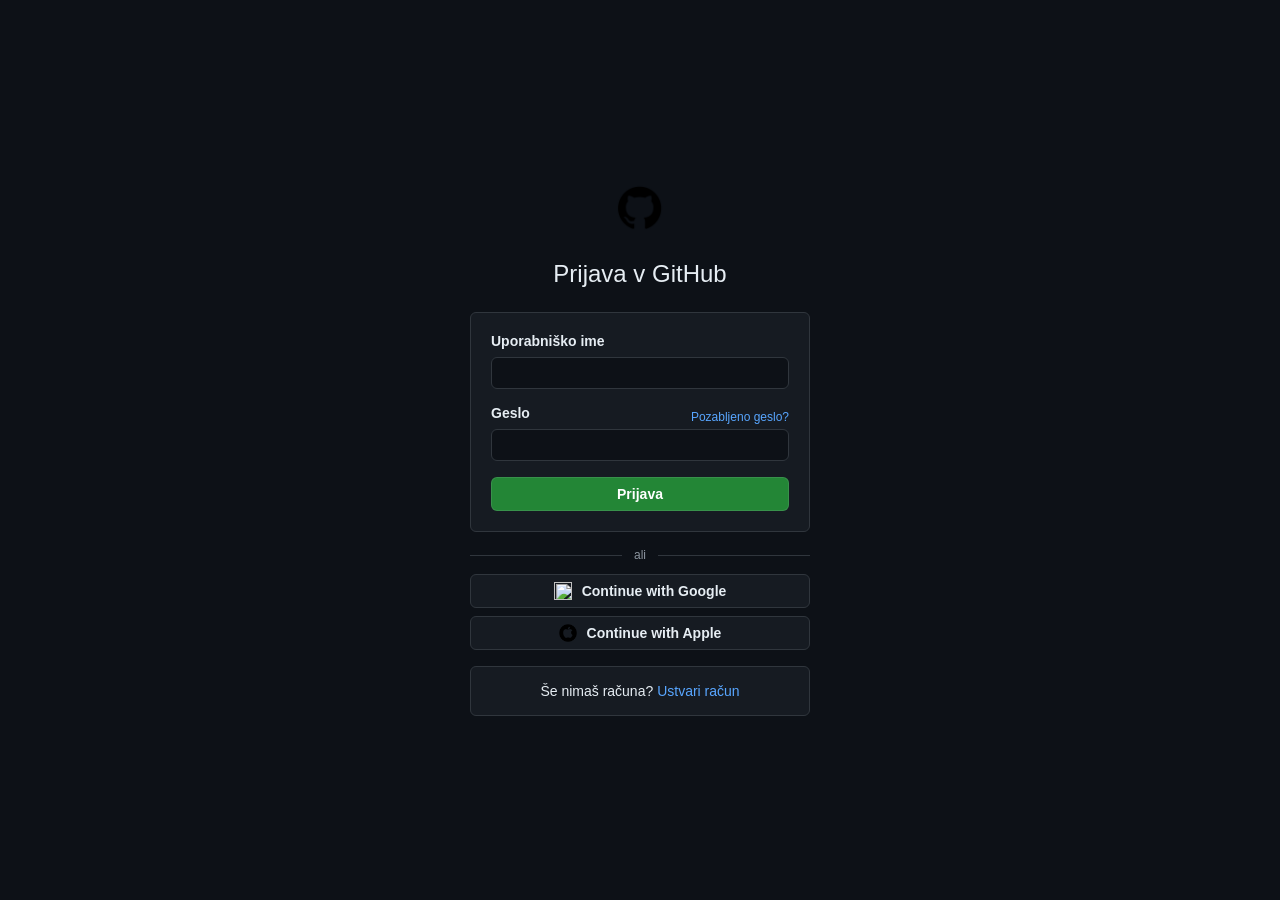
==== login.html @ c7036bfa "Finished project commit Final version of the project commited." ====
<!DOCTYPE html>
<html lang="sl">

<head>
  <meta charset="UTF-8">
  <meta name="viewport" content="width=device-width, initial-scale=1.0">
  <title>Prijava · GitHub</title>
  <link rel="stylesheet" href="CSS/style.css">
</head>

<body>
  <main class="authentication">
    <img src="images/httpsuxwing.comgithub-icon.png" alt="GitHub logo" class="logo">

    <h1 id="form-title">Prijava v GitHub</h1>

    <form action="#" method="post" id="auth-form">
      <div class="form-group">
        <label for="username">Uporabniško ime ali e-pošta</label>
        <input type="text" id="username" name="username" required>
      </div>

      <div class="form-group">
        <div class="password-label">
          <label for="password">Geslo</label>
          <a href="#" id="forgot-password">Pozabljeno geslo?</a>
        </div>
        <input type="password" id="password" name="password" required>
      </div>

      <div class="form-group" id="email-group" hidden>
        <label for="email">E-poštni naslov</label>
        <input type="email" id="email" name="email">
      </div>

      <button type="submit" id="submit-button">Prijava</button>
    </form>

    <div class="social-login">
      <div class="social-divider"><span>ali</span></div>

      <button type="button" class="social-button">
        <img src="//www.gstatic.com/images/branding/searchlogo/ico/favicon.ico" alt="">
        Continue with Google
      </button>

      <button type="button" class="social-button">
        <img src="images/apple.png" alt="">
        Continue with Apple
      </button>
    </div>

    <p class="switch-text">
      <span id="switch-question">Še nimaš računa?</span>
      <a href="#" id="switch-form">Ustvari račun</a>
    </p>
  </main>

  <script>
    (() => {
      const demoUsername = "student";
      const demoPassword = "Pass1234!";

      const form = document.getElementById("auth-form");
      const title = document.getElementById("form-title");
      const usernameLabel = document.querySelector('label[for="username"]');
      const emailGroup = document.getElementById("email-group");
      const emailInput = document.getElementById("email");
      const button = document.getElementById("submit-button");
      const question = document.getElementById("switch-question");
      const switchLink = document.getElementById("switch-form");
      const forgotLink = document.getElementById("forgot-password");

      let registering = false;

      function setRegistrationMode(enabled) {
        registering = enabled;
        form.reset();

        title.textContent = registering ? "Ustvari račun" : "Prijava v GitHub";
        usernameLabel.textContent = "Uporabniško ime";
        button.textContent = registering ? "Registracija" : "Prijava";
        question.textContent = registering ? "Že imaš račun?" : "Še nimaš računa?";
        switchLink.textContent = registering ? "Prijavi se" : "Ustvari račun";
        emailGroup.hidden = !registering;
        emailInput.required = registering;
        forgotLink.hidden = registering;
      }

      switchLink.addEventListener("click", (event) => {
        event.preventDefault();
        setRegistrationMode(!registering);
      });

      forgotLink.addEventListener("click", (event) => {
        event.preventDefault();
      });

      form.addEventListener("submit", (event) => {
        event.preventDefault();

        if (registering) {
          alert("Registracija uspešna! Zdaj se lahko prijaviš.");
          setRegistrationMode(false);
          return;
        }

        const username = document.getElementById("username").value.trim();
        const password = document.getElementById("password").value;

        if (username === demoUsername && password === demoPassword) {
          alert("Prijava uspešna!");
        } else {
          alert("Prijava ni uspela. Preveri uporabniško ime in geslo.");
        }
      });

      setRegistrationMode(false);
    })();
  </script>
</body>

</html>
---- CSS/style.css ----
* {
    box-sizing: border-box;
    margin: 0;
    padding: 0;
}

body {
    min-height: 100vh;
    display: flex;
    justify-content: center;
    align-items: center;
    padding: 24px;
    color: #1f2328;
    background-color: #f6f8fa;
    font-family: -apple-system, BlinkMacSystemFont, "Segoe UI", sans-serif;
}

.authentication {
    width: 100%;
    max-width: 340px;
    text-align: center;
}

.logo {
    width: 48px;
    height: 48px;
    margin-bottom: 24px;
}

h1 {
    margin-bottom: 24px;
    font-size: 24px;
    font-weight: 400;
}

form {
    padding: 20px;
    text-align: left;
    background-color: #ffffff;
    border: 1px solid #d0d7de;
    border-radius: 6px;
}

.form-group {
    margin-bottom: 16px;
}

label {
    display: block;
    margin-bottom: 8px;
    font-size: 14px;
    font-weight: 600;
}

.password-label {
    display: flex;
    justify-content: space-between;
    align-items: center;
}

.password-label a,
.switch-text a {
    color: #0969da;
    text-decoration: none;
}

.password-label a {
    font-size: 12px;
    font-weight: 400;
}

.password-label a:hover,
.switch-text a:hover {
    text-decoration: underline;
}

input {
    width: 100%;
    min-height: 32px;
    padding: 6px 8px;
    color: #1f2328;
    background-color: #ffffff;
    border: 1px solid #d0d7de;
    border-radius: 6px;
    font-size: 14px;
}

input:focus {
    outline: 2px solid #54aeff;
    outline-offset: -1px;
    border-color: #0969da;
}

button {
    width: 100%;
    min-height: 34px;
    color: #ffffff;
    background-color: #1f883d;
    border: 1px solid rgba(27, 31, 36, 0.15);
    border-radius: 6px;
    font-size: 14px;
    font-weight: 600;
    cursor: pointer;
}

button:hover {
    background-color: #1a7f37;
}

.switch-text {
    margin-top: 16px;
    padding: 16px;
    border: 1px solid #d0d7de;
    border-radius: 6px;
    font-size: 14px;
}

body {
    color: #e6edf3;
    background-color: #0d1117;
}

form,
.switch-text {
    background-color: #161b22;
    border-color: #30363d;
}

label {
    color: #e6edf3;
}

input {
    color: #e6edf3;
    background-color: #0d1117;
    border-color: #30363d;
}

input:focus {
    outline-color: #58a6ff;
    border-color: #58a6ff;
}

.password-label a,
.switch-text a {
    color: #58a6ff;
}

button {
    color: #ffffff;
    background-color: #238636;
    border-color: rgba(240, 246, 252, 0.1);
}

button:hover {
    background-color: #2ea043;
}

.field-hint {
    color: #8b949e;
}

.social-login {
    margin-top: 16px;
}

.social-divider {
    display: flex;
    align-items: center;
    gap: 12px;
    margin-bottom: 12px;
    color: #8b949e;
    font-size: 12px;
}

.social-divider::before,
.social-divider::after {
    content: "";
    flex: 1;
    height: 1px;
    background-color: #30363d;
}

.social-button {
    display: flex;
    align-items: center;
    justify-content: center;
    gap: 10px;
    margin-top: 8px;
    color: #e6edf3;
    background-color: #161b22;
    border-color: #30363d;
}

.social-button img {
    width: 18px;
    height: 18px;
    object-fit: contain;
}

.social-button:hover {
    background-color: #21262d;
}
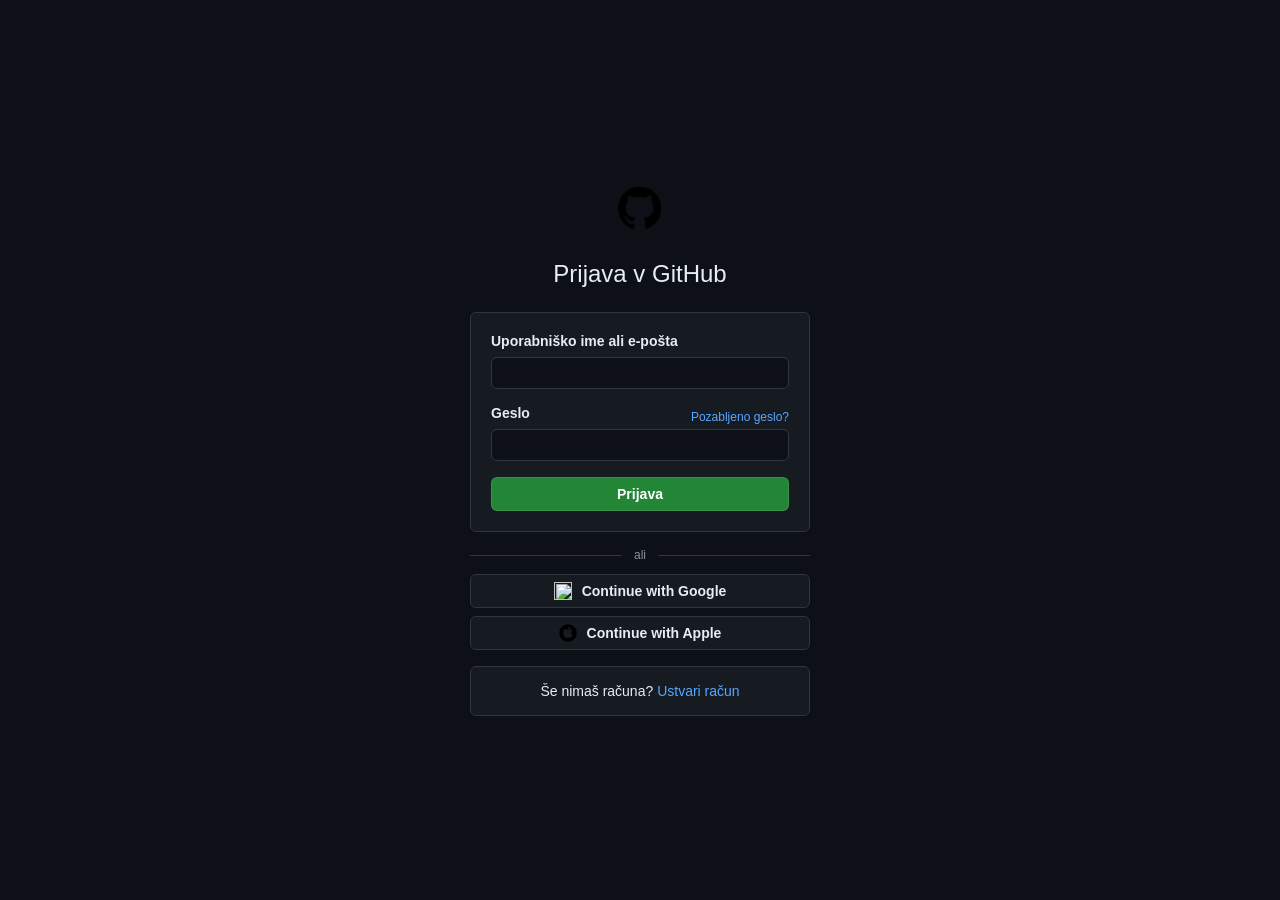
==== commit 6371708e: "final commit" ====
--- a/login.html
+++ b/login.html
@@ -6,13 +6,14 @@
   <meta name="viewport" content="width=device-width, initial-scale=1.0">
   <title>Prijava · GitHub</title>
   <link rel="stylesheet" href="CSS/style.css">
+  <script src="https://cdn.jsdelivr.net/npm/sweetalert2@11"></script>
 </head>
 
 <body>
   <main class="authentication">
     <img src="images/httpsuxwing.comgithub-icon.png" alt="GitHub logo" class="logo">
 
-    <h1 id="form-title">Prijava v GitHub</h1>
+    <h1>Prijava v GitHub</h1>
 
     <form action="#" method="post" id="auth-form">
       <div class="form-group">
@@ -28,12 +29,7 @@
         <input type="password" id="password" name="password" required>
       </div>
 
-      <div class="form-group" id="email-group" hidden>
-        <label for="email">E-poštni naslov</label>
-        <input type="email" id="email" name="email">
-      </div>
-
-      <button type="submit" id="submit-button">Prijava</button>
+      <button type="submit">Prijava</button>
     </form>
 
     <div class="social-login">
@@ -51,72 +47,20 @@
     </div>
 
     <p class="switch-text">
-      <span id="switch-question">Še nimaš računa?</span>
-      <a href="#" id="switch-form">Ustvari račun</a>
+      Še nimaš računa? <a href="register.html">Ustvari račun</a>
     </p>
+
   </main>
 
   <script>
-    (() => {
-      const demoUsername = "student";
-      const demoPassword = "Pass1234!";
+    document.getElementById("forgot-password").onclick = event => event.preventDefault();
+    document.getElementById("auth-form").onsubmit = event => {
+      event.preventDefault();
 
-      const form = document.getElementById("auth-form");
-      const title = document.getElementById("form-title");
-      const usernameLabel = document.querySelector('label[for="username"]');
-      const emailGroup = document.getElementById("email-group");
-      const emailInput = document.getElementById("email");
-      const button = document.getElementById("submit-button");
-      const question = document.getElementById("switch-question");
-      const switchLink = document.getElementById("switch-form");
-      const forgotLink = document.getElementById("forgot-password");
-
-      let registering = false;
-
-      function setRegistrationMode(enabled) {
-        registering = enabled;
-        form.reset();
-
-        title.textContent = registering ? "Ustvari račun" : "Prijava v GitHub";
-        usernameLabel.textContent = "Uporabniško ime";
-        button.textContent = registering ? "Registracija" : "Prijava";
-        question.textContent = registering ? "Že imaš račun?" : "Še nimaš računa?";
-        switchLink.textContent = registering ? "Prijavi se" : "Ustvari račun";
-        emailGroup.hidden = !registering;
-        emailInput.required = registering;
-        forgotLink.hidden = registering;
-      }
-
-      switchLink.addEventListener("click", (event) => {
-        event.preventDefault();
-        setRegistrationMode(!registering);
-      });
-
-      forgotLink.addEventListener("click", (event) => {
-        event.preventDefault();
-      });
-
-      form.addEventListener("submit", (event) => {
-        event.preventDefault();
-
-        if (registering) {
-          alert("Registracija uspešna! Zdaj se lahko prijaviš.");
-          setRegistrationMode(false);
-          return;
-        }
-
-        const username = document.getElementById("username").value.trim();
-        const password = document.getElementById("password").value;
-
-        if (username === demoUsername && password === demoPassword) {
-          alert("Prijava uspešna!");
-        } else {
-          alert("Prijava ni uspela. Preveri uporabniško ime in geslo.");
-        }
-      });
-
-      setRegistrationMode(false);
-    })();
+      const success = document.getElementById("username").value.trim() === "student" &&
+        document.getElementById("password").value === "Pass1234!";
+      Swal.fire(success ? "Prijava uspešna!" : "Prijava ni uspela. Preveri uporabniško ime in geslo.");
+    };
   </script>
 </body>
 
--- a/CSS/style.css
+++ b/CSS/style.css
@@ -5,13 +5,21 @@
 }
 
 body {
+    --text: #e6edf3;
+    --page: #0d1117;
+    --surface: #161b22;
+    --border: #30363d;
+    --muted: #8b949e;
+    --link: #58a6ff;
+    --green: #238636;
+    --green-hover: #2ea043;
     min-height: 100vh;
     display: flex;
+    align-items: center;
     justify-content: center;
-    align-items: center;
     padding: 24px;
-    color: #1f2328;
-    background-color: #f6f8fa;
+    color: var(--text);
+    background: var(--page);
     font-family: -apple-system, BlinkMacSystemFont, "Segoe UI", sans-serif;
 }
 
@@ -36,8 +44,8 @@
 form {
     padding: 20px;
     text-align: left;
-    background-color: #ffffff;
-    border: 1px solid #d0d7de;
+    background: var(--surface);
+    border: 1px solid var(--border);
     border-radius: 6px;
 }
 
@@ -54,13 +62,13 @@
 
 .password-label {
     display: flex;
+    align-items: center;
     justify-content: space-between;
-    align-items: center;
 }
 
 .password-label a,
 .switch-text a {
-    color: #0969da;
+    color: var(--link);
     text-decoration: none;
 }
 
@@ -78,25 +86,25 @@
     width: 100%;
     min-height: 32px;
     padding: 6px 8px;
-    color: #1f2328;
-    background-color: #ffffff;
-    border: 1px solid #d0d7de;
+    color: var(--text);
+    background: var(--page);
+    border: 1px solid var(--border);
     border-radius: 6px;
     font-size: 14px;
 }
 
 input:focus {
-    outline: 2px solid #54aeff;
+    outline: 2px solid var(--link);
     outline-offset: -1px;
-    border-color: #0969da;
+    border-color: var(--link);
 }
 
 button {
     width: 100%;
     min-height: 34px;
-    color: #ffffff;
-    background-color: #1f883d;
-    border: 1px solid rgba(27, 31, 36, 0.15);
+    color: #fff;
+    background: var(--green);
+    border: 1px solid rgba(240, 246, 252, .1);
     border-radius: 6px;
     font-size: 14px;
     font-weight: 600;
@@ -104,60 +112,20 @@
 }
 
 button:hover {
-    background-color: #1a7f37;
+    background: var(--green-hover);
 }
 
 .switch-text {
     margin-top: 16px;
     padding: 16px;
-    border: 1px solid #d0d7de;
+    background: var(--surface);
+    border: 1px solid var(--border);
     border-radius: 6px;
     font-size: 14px;
 }
 
-body {
-    color: #e6edf3;
-    background-color: #0d1117;
-}
-
-form,
-.switch-text {
-    background-color: #161b22;
-    border-color: #30363d;
-}
-
-label {
-    color: #e6edf3;
-}
-
-input {
-    color: #e6edf3;
-    background-color: #0d1117;
-    border-color: #30363d;
-}
-
-input:focus {
-    outline-color: #58a6ff;
-    border-color: #58a6ff;
-}
-
-.password-label a,
-.switch-text a {
-    color: #58a6ff;
-}
-
-button {
-    color: #ffffff;
-    background-color: #238636;
-    border-color: rgba(240, 246, 252, 0.1);
-}
-
-button:hover {
-    background-color: #2ea043;
-}
-
 .field-hint {
-    color: #8b949e;
+    color: var(--muted);
 }
 
 .social-login {
@@ -169,7 +137,7 @@
     align-items: center;
     gap: 12px;
     margin-bottom: 12px;
-    color: #8b949e;
+    color: var(--muted);
     font-size: 12px;
 }
 
@@ -178,7 +146,7 @@
     content: "";
     flex: 1;
     height: 1px;
-    background-color: #30363d;
+    background: var(--border);
 }
 
 .social-button {
@@ -187,9 +155,9 @@
     justify-content: center;
     gap: 10px;
     margin-top: 8px;
-    color: #e6edf3;
-    background-color: #161b22;
-    border-color: #30363d;
+    color: var(--text);
+    background: var(--surface);
+    border-color: var(--border);
 }
 
 .social-button img {
@@ -199,5 +167,447 @@
 }
 
 .social-button:hover {
-    background-color: #21262d;
-}+    background: #21262d;
+}
+
+.register-page {
+    --text: #1f2328;
+    --page: #fff;
+    --surface: #fff;
+    --border: #d0d7de;
+    --muted: #656d76;
+    --link: #0969da;
+    --green: #1f883d;
+    --green-hover: #1a7f37;
+    display: block;
+    padding: 0;
+}
+
+.registration-layout {
+    min-height: 100vh;
+    display: grid;
+    grid-template-columns: repeat(2, minmax(0, 1fr));
+}
+
+.registration-intro {
+    position: relative;
+    min-height: 100vh;
+    overflow: hidden;
+    padding: 62px 40px 300px;
+    color: #fff;
+    background:
+        radial-gradient(ellipse at 61% 105%, rgba(91, 52, 202, .9), transparent 42%),
+        radial-gradient(ellipse at 38% 112%, rgba(39, 25, 110, .9), transparent 52%),
+        #000;
+}
+
+.intro-content {
+    position: relative;
+    z-index: 1;
+    width: min(500px, calc(100% - max(0px, calc(50% - 150px))));
+    margin-left: max(0px, calc(50% - 150px));
+}
+
+.registration-intro h1 {
+    margin: 0 0 12px;
+    font-size: 24px;
+    font-weight: 600;
+    line-height: 1.25;
+}
+
+.intro-lead,
+.included-heading,
+.benefit-list {
+    font-size: 12px;
+    line-height: 1.45;
+}
+
+.intro-lead {
+    margin-bottom: 12px;
+}
+
+.included-heading {
+    margin-bottom: 11px;
+    font-weight: 600;
+}
+
+.included-heading span {
+    padding-left: 3px;
+}
+
+.benefit-list {
+    display: grid;
+    gap: 13px;
+    list-style: none;
+}
+
+.benefit-list li {
+    position: relative;
+    display: grid;
+    gap: 2px;
+    padding-left: 17px;
+}
+
+.benefit-list li::before {
+    position: absolute;
+    left: 0;
+    content: "\2713";
+    font-weight: 700;
+}
+
+.space-art {
+    position: absolute;
+    right: 0;
+    bottom: 0;
+    left: 0;
+    height: 48%;
+    overflow: hidden;
+    background:
+        radial-gradient(circle, rgba(255, 255, 255, .9) 1px, transparent 1.5px) 15px 18px / 107px 91px,
+        radial-gradient(circle, rgba(255, 255, 255, .6) 1px, transparent 1.5px) 52px 63px / 151px 133px;
+    mask-image: linear-gradient(to bottom, transparent, #000 35%);
+}
+
+.art-creature {
+    position: absolute;
+    filter: drop-shadow(0 9px 12px rgba(10, 0, 40, .45));
+}
+
+.art-creature-pink {
+    top: 22%;
+    left: 48%;
+    width: 94px;
+    height: 103px;
+    border-radius: 48% 52% 43% 57% / 54% 43% 57% 46%;
+    background: radial-gradient(circle at 35% 28%, #ffb6ff, #d44bff 48%, #873eff 80%);
+    transform: rotate(-13deg);
+}
+
+.art-creature-pink::before,
+.art-creature-pink::after {
+    position: absolute;
+    top: -8px;
+    width: 28px;
+    height: 40px;
+    border-radius: 90% 15% 60% 25%;
+    background: linear-gradient(135deg, #ffb0ff, #b64aff);
+    content: "";
+}
+
+.art-creature-pink::before {
+    left: 12px;
+    transform: rotate(-24deg);
+}
+
+.art-creature-pink::after {
+    right: 10px;
+    transform: rotate(25deg) scaleX(-1);
+}
+
+.art-creature-pink span {
+    position: absolute;
+    top: 48px;
+    right: 19px;
+    width: 12px;
+    height: 20px;
+    border-radius: 50%;
+    background: #17132b;
+    box-shadow: -24px 2px 0 -2px #fff;
+}
+
+.art-creature-blue {
+    bottom: 10%;
+    left: 24%;
+    width: 102px;
+    height: 82px;
+    border: 11px solid #df81ff;
+    border-radius: 42% 36% 43% 51%;
+    background: linear-gradient(145deg, #2760ff, #1810a8);
+    transform: rotate(-19deg);
+}
+
+.art-creature-blue::before {
+    position: absolute;
+    top: -22px;
+    left: 13px;
+    width: 52px;
+    height: 35px;
+    border: 8px solid #5433ed;
+    border-radius: 50%;
+    background: #1b1aa7;
+    content: "";
+}
+
+.art-creature-blue span {
+    position: absolute;
+    top: 30px;
+    left: 34px;
+    width: 7px;
+    height: 23px;
+    border-radius: 8px;
+    background: #45aeff;
+    box-shadow: 18px -3px 0 #45aeff;
+}
+
+.art-creature-yellow {
+    right: 22%;
+    bottom: 15%;
+    width: 75px;
+    height: 73px;
+    border-radius: 52% 48% 51% 49%;
+    background: radial-gradient(circle at 35% 27%, #fff598, #ffc72d 63%, #f58a36);
+}
+
+.art-creature-yellow::before {
+    position: absolute;
+    top: 28px;
+    left: -16px;
+    width: 28px;
+    height: 17px;
+    border-radius: 90% 20% 20% 90%;
+    background: #ff9345;
+    content: "";
+}
+
+.art-creature-yellow span {
+    position: absolute;
+    top: 26px;
+    right: 22px;
+    width: 13px;
+    height: 17px;
+    border-radius: 50%;
+    background: #27222b;
+}
+
+.art-star {
+    position: absolute;
+    color: #fff;
+    text-shadow: 0 0 9px #c8a3ff;
+}
+
+.star-one { right: 31%; bottom: 28%; }
+.star-two { top: 37%; left: 13%; }
+.star-three { right: 12%; bottom: 58%; font-size: 10px; }
+
+.registration-panel {
+    position: relative;
+    min-width: 0;
+    min-height: 100vh;
+    padding: 67px 32px 40px;
+    background: #fff;
+}
+
+.signin-prompt {
+    position: absolute;
+    top: 17px;
+    right: 36px;
+    font-size: 12px;
+}
+
+.signin-prompt a,
+.terms-copy a {
+    color: var(--link);
+    text-decoration: underline;
+    text-underline-offset: 2px;
+}
+
+.signin-prompt a {
+    margin-left: 7px;
+    color: var(--text);
+}
+
+.registration-content {
+    width: min(100%, 328px);
+    margin: 0 auto;
+}
+
+.registration-content h2 {
+    margin-bottom: 24px;
+    font-size: 16px;
+    font-weight: 600;
+}
+
+.registration-content .social-login {
+    margin: 0 0 10px;
+}
+
+.registration-content .social-button {
+    min-height: 24px;
+    margin: 0 0 6px;
+    padding: 3px 10px;
+    color: var(--text);
+    background: #f6f8fa;
+    border: 1px solid var(--border);
+    font-size: 12px;
+    font-weight: 400;
+}
+
+.registration-content .social-button:hover {
+    background: #f3f4f6;
+}
+
+.registration-content .social-button img,
+.google-mark {
+    width: 14px;
+    height: 14px;
+}
+
+.google-mark {
+    color: #4285f4;
+    font-size: 14px;
+    font-weight: 700;
+    line-height: 14px;
+    background: conic-gradient(from -45deg, #4285f4 0 25%, #34a853 25% 48%, #fbbc05 48% 70%, #ea4335 70% 86%, #4285f4 86%);
+    background-clip: text;
+    -webkit-text-fill-color: transparent;
+}
+
+.registration-content .social-divider {
+    gap: 10px;
+    margin: 7px 0 0;
+    color: var(--muted);
+}
+
+.registration-content .social-divider::before,
+.registration-content .social-divider::after {
+    background: var(--border);
+}
+
+.registration-content form {
+    padding: 0;
+    background: transparent;
+    border: 0;
+}
+
+.registration-content .form-group {
+    margin-bottom: 9px;
+}
+
+.registration-content label,
+.email-preferences legend {
+    display: block;
+    margin-bottom: 4px;
+    font-size: 12px;
+    font-weight: 500;
+}
+
+.registration-content input:not([type="checkbox"]),
+.registration-content select {
+    width: 100%;
+    min-height: 28px;
+    padding: 5px 9px;
+    color: var(--text);
+    background: #fff;
+    border: 1px solid var(--border);
+    border-radius: 6px;
+    font: inherit;
+    font-size: 12px;
+}
+
+.registration-content input::placeholder {
+    color: #6e7781;
+}
+
+.registration-content input:focus,
+.registration-content select:focus {
+    outline: 2px solid #54aeff;
+    outline-offset: -1px;
+    border-color: var(--link);
+}
+
+.registration-content .field-hint {
+    margin-top: 4px;
+    color: var(--muted);
+    font-size: 10px;
+    line-height: 1.2;
+}
+
+.email-preferences {
+    margin: 1px 0 13px;
+    border: 0;
+}
+
+.email-preferences legend {
+    margin-bottom: 5px;
+}
+
+.registration-content .checkbox-label {
+    display: flex;
+    align-items: center;
+    gap: 7px;
+    margin: 0;
+    font-size: 11px;
+    font-weight: 400;
+}
+
+.checkbox-label input {
+    width: 13px;
+    height: 13px;
+    min-height: 0;
+    margin: 0;
+    accent-color: var(--link);
+}
+
+.registration-content .create-account-button {
+    min-height: 32px;
+    background: var(--green);
+    border-color: rgba(27, 31, 36, .15);
+    font-size: 13px;
+}
+
+.registration-content .create-account-button:hover {
+    background: var(--green-hover);
+}
+
+.create-account-button span {
+    padding-left: 3px;
+    font-size: 16px;
+    vertical-align: -1px;
+}
+
+.terms-copy {
+    margin-top: 13px;
+    color: var(--muted);
+    font-size: 9px;
+    line-height: 1.3;
+}
+
+@media (max-width: 800px) {
+    .registration-layout {
+        grid-template-columns: .9fr 1.1fr;
+    }
+
+    .registration-intro {
+        padding-right: 28px;
+        padding-left: 28px;
+    }
+
+    .registration-panel {
+        padding-right: 24px;
+        padding-left: 24px;
+    }
+}
+
+@media (max-width: 620px) {
+    .registration-layout {
+        display: block;
+    }
+
+    .registration-intro {
+        min-height: auto;
+        padding: 36px 24px 48px;
+    }
+
+    .space-art {
+        display: none;
+    }
+
+    .registration-panel {
+        min-height: auto;
+        padding: 68px 24px 36px;
+    }
+
+    .signin-prompt {
+        right: 24px;
+    }
+}
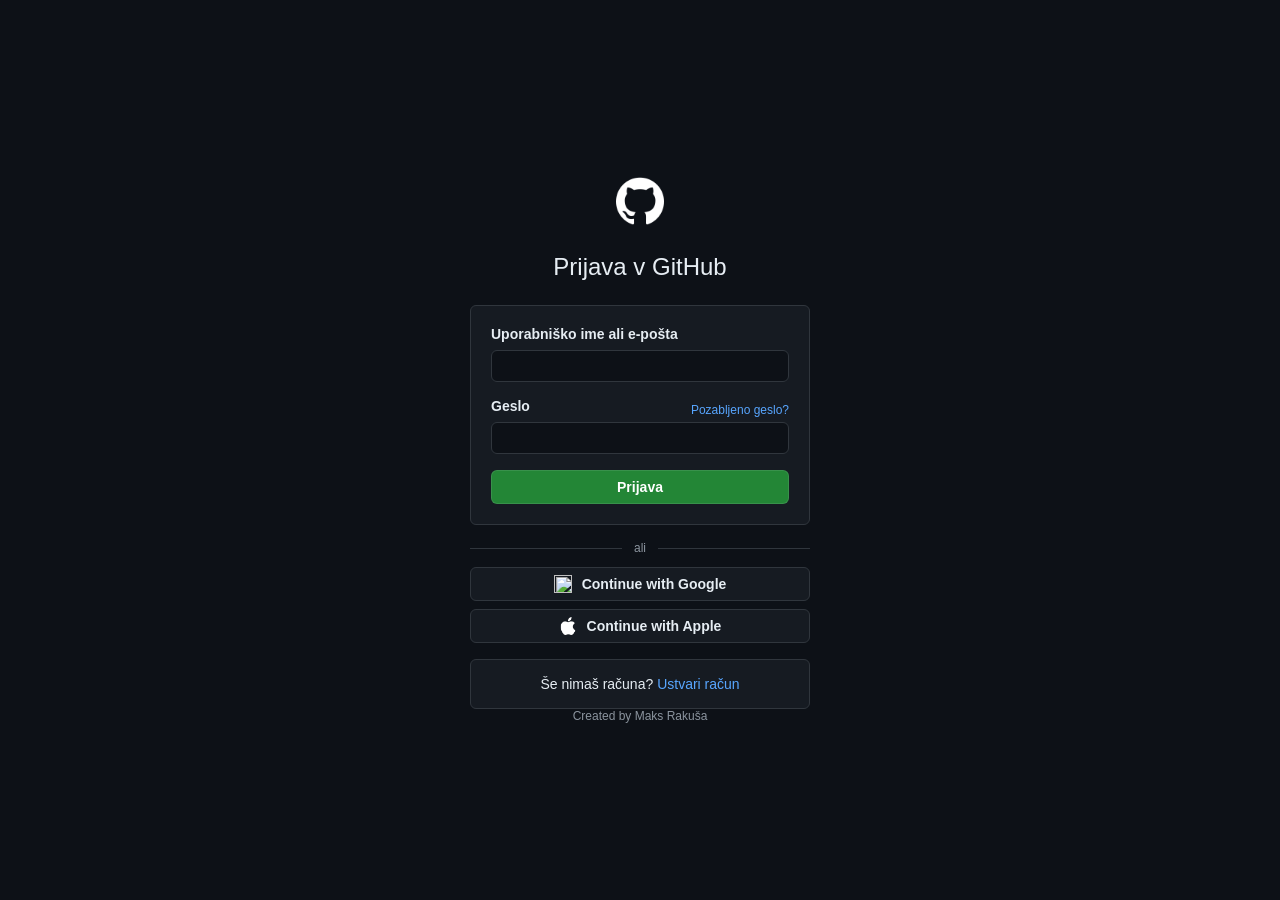
==== commit 43de860c: "Add files via upload" ====
--- a/login.html
+++ b/login.html
@@ -5,13 +5,14 @@
   <meta charset="UTF-8">
   <meta name="viewport" content="width=device-width, initial-scale=1.0">
   <title>Prijava · GitHub</title>
+  <link rel="icon" type="image/png" href="images/httpsuxwing.comgithub-icon.png">
   <link rel="stylesheet" href="CSS/style.css">
   <script src="https://cdn.jsdelivr.net/npm/sweetalert2@11"></script>
 </head>
 
 <body>
   <main class="authentication">
-    <img src="images/httpsuxwing.comgithub-icon.png" alt="GitHub logo" class="logo">
+    <img src="images/github-white-icon.png" alt="GitHub logo" class="logo">
 
     <h1>Prijava v GitHub</h1>
 
@@ -41,7 +42,7 @@
       </button>
 
       <button type="button" class="social-button">
-        <img src="images/apple.png" alt="">
+        <img src="images/apple-xxl.png" alt="">
         Continue with Apple
       </button>
     </div>
@@ -52,6 +53,8 @@
 
   </main>
 
+  <footer class="page-credit">Created by Maks Rakuša</footer>
+
   <script>
     document.getElementById("forgot-password").onclick = event => event.preventDefault();
     document.getElementById("auth-form").onsubmit = event => {
@@ -59,7 +62,10 @@
 
       const success = document.getElementById("username").value.trim() === "student" &&
         document.getElementById("password").value === "Pass1234!";
-      Swal.fire(success ? "Prijava uspešna!" : "Prijava ni uspela. Preveri uporabniško ime in geslo.");
+      Swal.fire({
+        icon: success ? "success" : "error",
+        title: success ? "Login successful" : "Login failed"
+      });
     };
   </script>
 </body>
--- a/CSS/style.css
+++ b/CSS/style.css
@@ -1,613 +1,712 @@
-* {
-    box-sizing: border-box;
-    margin: 0;
-    padding: 0;
-}
-
-body {
-    --text: #e6edf3;
-    --page: #0d1117;
-    --surface: #161b22;
-    --border: #30363d;
-    --muted: #8b949e;
-    --link: #58a6ff;
-    --green: #238636;
-    --green-hover: #2ea043;
-    min-height: 100vh;
-    display: flex;
-    align-items: center;
-    justify-content: center;
-    padding: 24px;
-    color: var(--text);
-    background: var(--page);
-    font-family: -apple-system, BlinkMacSystemFont, "Segoe UI", sans-serif;
-}
-
-.authentication {
-    width: 100%;
-    max-width: 340px;
-    text-align: center;
-}
-
-.logo {
-    width: 48px;
-    height: 48px;
-    margin-bottom: 24px;
-}
-
-h1 {
-    margin-bottom: 24px;
-    font-size: 24px;
-    font-weight: 400;
-}
-
-form {
-    padding: 20px;
-    text-align: left;
-    background: var(--surface);
-    border: 1px solid var(--border);
-    border-radius: 6px;
-}
-
-.form-group {
-    margin-bottom: 16px;
-}
-
-label {
-    display: block;
-    margin-bottom: 8px;
-    font-size: 14px;
-    font-weight: 600;
-}
-
-.password-label {
-    display: flex;
-    align-items: center;
-    justify-content: space-between;
-}
-
-.password-label a,
-.switch-text a {
-    color: var(--link);
-    text-decoration: none;
-}
-
-.password-label a {
-    font-size: 12px;
-    font-weight: 400;
-}
-
-.password-label a:hover,
-.switch-text a:hover {
-    text-decoration: underline;
-}
-
-input {
-    width: 100%;
-    min-height: 32px;
-    padding: 6px 8px;
-    color: var(--text);
-    background: var(--page);
-    border: 1px solid var(--border);
-    border-radius: 6px;
-    font-size: 14px;
-}
-
-input:focus {
-    outline: 2px solid var(--link);
-    outline-offset: -1px;
-    border-color: var(--link);
-}
-
-button {
-    width: 100%;
-    min-height: 34px;
-    color: #fff;
-    background: var(--green);
-    border: 1px solid rgba(240, 246, 252, .1);
-    border-radius: 6px;
-    font-size: 14px;
-    font-weight: 600;
-    cursor: pointer;
-}
-
-button:hover {
-    background: var(--green-hover);
-}
-
-.switch-text {
-    margin-top: 16px;
-    padding: 16px;
-    background: var(--surface);
-    border: 1px solid var(--border);
-    border-radius: 6px;
-    font-size: 14px;
-}
-
-.field-hint {
-    color: var(--muted);
-}
-
-.social-login {
-    margin-top: 16px;
-}
-
-.social-divider {
-    display: flex;
-    align-items: center;
-    gap: 12px;
-    margin-bottom: 12px;
-    color: var(--muted);
-    font-size: 12px;
-}
-
-.social-divider::before,
-.social-divider::after {
-    content: "";
-    flex: 1;
-    height: 1px;
-    background: var(--border);
-}
-
-.social-button {
-    display: flex;
-    align-items: center;
-    justify-content: center;
-    gap: 10px;
-    margin-top: 8px;
-    color: var(--text);
-    background: var(--surface);
-    border-color: var(--border);
-}
-
-.social-button img {
-    width: 18px;
-    height: 18px;
-    object-fit: contain;
-}
-
-.social-button:hover {
-    background: #21262d;
-}
-
-.register-page {
-    --text: #1f2328;
-    --page: #fff;
-    --surface: #fff;
-    --border: #d0d7de;
-    --muted: #656d76;
-    --link: #0969da;
-    --green: #1f883d;
-    --green-hover: #1a7f37;
-    display: block;
-    padding: 0;
-}
-
-.registration-layout {
-    min-height: 100vh;
-    display: grid;
-    grid-template-columns: repeat(2, minmax(0, 1fr));
-}
-
-.registration-intro {
-    position: relative;
-    min-height: 100vh;
-    overflow: hidden;
-    padding: 62px 40px 300px;
-    color: #fff;
-    background:
-        radial-gradient(ellipse at 61% 105%, rgba(91, 52, 202, .9), transparent 42%),
-        radial-gradient(ellipse at 38% 112%, rgba(39, 25, 110, .9), transparent 52%),
-        #000;
-}
-
-.intro-content {
-    position: relative;
-    z-index: 1;
-    width: min(500px, calc(100% - max(0px, calc(50% - 150px))));
-    margin-left: max(0px, calc(50% - 150px));
-}
-
-.registration-intro h1 {
-    margin: 0 0 12px;
-    font-size: 24px;
-    font-weight: 600;
-    line-height: 1.25;
-}
-
-.intro-lead,
-.included-heading,
-.benefit-list {
-    font-size: 12px;
-    line-height: 1.45;
-}
-
-.intro-lead {
-    margin-bottom: 12px;
-}
-
-.included-heading {
-    margin-bottom: 11px;
-    font-weight: 600;
-}
-
-.included-heading span {
-    padding-left: 3px;
-}
-
-.benefit-list {
-    display: grid;
-    gap: 13px;
-    list-style: none;
-}
-
-.benefit-list li {
-    position: relative;
-    display: grid;
-    gap: 2px;
-    padding-left: 17px;
-}
-
-.benefit-list li::before {
-    position: absolute;
-    left: 0;
-    content: "\2713";
-    font-weight: 700;
-}
-
-.space-art {
-    position: absolute;
-    right: 0;
-    bottom: 0;
-    left: 0;
-    height: 48%;
-    overflow: hidden;
-    background:
-        radial-gradient(circle, rgba(255, 255, 255, .9) 1px, transparent 1.5px) 15px 18px / 107px 91px,
-        radial-gradient(circle, rgba(255, 255, 255, .6) 1px, transparent 1.5px) 52px 63px / 151px 133px;
-    mask-image: linear-gradient(to bottom, transparent, #000 35%);
-}
-
-.art-creature {
-    position: absolute;
-    filter: drop-shadow(0 9px 12px rgba(10, 0, 40, .45));
-}
-
-.art-creature-pink {
-    top: 22%;
-    left: 48%;
-    width: 94px;
-    height: 103px;
-    border-radius: 48% 52% 43% 57% / 54% 43% 57% 46%;
-    background: radial-gradient(circle at 35% 28%, #ffb6ff, #d44bff 48%, #873eff 80%);
-    transform: rotate(-13deg);
-}
-
-.art-creature-pink::before,
-.art-creature-pink::after {
-    position: absolute;
-    top: -8px;
-    width: 28px;
-    height: 40px;
-    border-radius: 90% 15% 60% 25%;
-    background: linear-gradient(135deg, #ffb0ff, #b64aff);
-    content: "";
-}
-
-.art-creature-pink::before {
-    left: 12px;
-    transform: rotate(-24deg);
-}
-
-.art-creature-pink::after {
-    right: 10px;
-    transform: rotate(25deg) scaleX(-1);
-}
-
-.art-creature-pink span {
-    position: absolute;
-    top: 48px;
-    right: 19px;
-    width: 12px;
-    height: 20px;
-    border-radius: 50%;
-    background: #17132b;
-    box-shadow: -24px 2px 0 -2px #fff;
-}
-
-.art-creature-blue {
-    bottom: 10%;
-    left: 24%;
-    width: 102px;
-    height: 82px;
-    border: 11px solid #df81ff;
-    border-radius: 42% 36% 43% 51%;
-    background: linear-gradient(145deg, #2760ff, #1810a8);
-    transform: rotate(-19deg);
-}
-
-.art-creature-blue::before {
-    position: absolute;
-    top: -22px;
-    left: 13px;
-    width: 52px;
-    height: 35px;
-    border: 8px solid #5433ed;
-    border-radius: 50%;
-    background: #1b1aa7;
-    content: "";
-}
-
-.art-creature-blue span {
-    position: absolute;
-    top: 30px;
-    left: 34px;
-    width: 7px;
-    height: 23px;
-    border-radius: 8px;
-    background: #45aeff;
-    box-shadow: 18px -3px 0 #45aeff;
-}
-
-.art-creature-yellow {
-    right: 22%;
-    bottom: 15%;
-    width: 75px;
-    height: 73px;
-    border-radius: 52% 48% 51% 49%;
-    background: radial-gradient(circle at 35% 27%, #fff598, #ffc72d 63%, #f58a36);
-}
-
-.art-creature-yellow::before {
-    position: absolute;
-    top: 28px;
-    left: -16px;
-    width: 28px;
-    height: 17px;
-    border-radius: 90% 20% 20% 90%;
-    background: #ff9345;
-    content: "";
-}
-
-.art-creature-yellow span {
-    position: absolute;
-    top: 26px;
-    right: 22px;
-    width: 13px;
-    height: 17px;
-    border-radius: 50%;
-    background: #27222b;
-}
-
-.art-star {
-    position: absolute;
-    color: #fff;
-    text-shadow: 0 0 9px #c8a3ff;
-}
-
-.star-one { right: 31%; bottom: 28%; }
-.star-two { top: 37%; left: 13%; }
-.star-three { right: 12%; bottom: 58%; font-size: 10px; }
-
-.registration-panel {
-    position: relative;
-    min-width: 0;
-    min-height: 100vh;
-    padding: 67px 32px 40px;
-    background: #fff;
-}
-
-.signin-prompt {
-    position: absolute;
-    top: 17px;
-    right: 36px;
-    font-size: 12px;
-}
-
-.signin-prompt a,
-.terms-copy a {
-    color: var(--link);
-    text-decoration: underline;
-    text-underline-offset: 2px;
-}
-
-.signin-prompt a {
-    margin-left: 7px;
-    color: var(--text);
-}
-
-.registration-content {
-    width: min(100%, 328px);
-    margin: 0 auto;
-}
-
-.registration-content h2 {
-    margin-bottom: 24px;
-    font-size: 16px;
-    font-weight: 600;
-}
-
-.registration-content .social-login {
-    margin: 0 0 10px;
-}
-
-.registration-content .social-button {
-    min-height: 24px;
-    margin: 0 0 6px;
-    padding: 3px 10px;
-    color: var(--text);
-    background: #f6f8fa;
-    border: 1px solid var(--border);
-    font-size: 12px;
-    font-weight: 400;
-}
-
-.registration-content .social-button:hover {
-    background: #f3f4f6;
-}
-
-.registration-content .social-button img,
-.google-mark {
-    width: 14px;
-    height: 14px;
-}
-
-.google-mark {
-    color: #4285f4;
-    font-size: 14px;
-    font-weight: 700;
-    line-height: 14px;
-    background: conic-gradient(from -45deg, #4285f4 0 25%, #34a853 25% 48%, #fbbc05 48% 70%, #ea4335 70% 86%, #4285f4 86%);
-    background-clip: text;
-    -webkit-text-fill-color: transparent;
-}
-
-.registration-content .social-divider {
-    gap: 10px;
-    margin: 7px 0 0;
-    color: var(--muted);
-}
-
-.registration-content .social-divider::before,
-.registration-content .social-divider::after {
-    background: var(--border);
-}
-
-.registration-content form {
-    padding: 0;
-    background: transparent;
-    border: 0;
-}
-
-.registration-content .form-group {
-    margin-bottom: 9px;
-}
-
-.registration-content label,
-.email-preferences legend {
-    display: block;
-    margin-bottom: 4px;
-    font-size: 12px;
-    font-weight: 500;
-}
-
-.registration-content input:not([type="checkbox"]),
-.registration-content select {
-    width: 100%;
-    min-height: 28px;
-    padding: 5px 9px;
-    color: var(--text);
-    background: #fff;
-    border: 1px solid var(--border);
-    border-radius: 6px;
-    font: inherit;
-    font-size: 12px;
-}
-
-.registration-content input::placeholder {
-    color: #6e7781;
-}
-
-.registration-content input:focus,
-.registration-content select:focus {
-    outline: 2px solid #54aeff;
-    outline-offset: -1px;
-    border-color: var(--link);
-}
-
-.registration-content .field-hint {
-    margin-top: 4px;
-    color: var(--muted);
-    font-size: 10px;
-    line-height: 1.2;
-}
-
-.email-preferences {
-    margin: 1px 0 13px;
-    border: 0;
-}
-
-.email-preferences legend {
-    margin-bottom: 5px;
-}
-
-.registration-content .checkbox-label {
-    display: flex;
-    align-items: center;
-    gap: 7px;
-    margin: 0;
-    font-size: 11px;
-    font-weight: 400;
-}
-
-.checkbox-label input {
-    width: 13px;
-    height: 13px;
-    min-height: 0;
-    margin: 0;
-    accent-color: var(--link);
-}
-
-.registration-content .create-account-button {
-    min-height: 32px;
-    background: var(--green);
-    border-color: rgba(27, 31, 36, .15);
-    font-size: 13px;
-}
-
-.registration-content .create-account-button:hover {
-    background: var(--green-hover);
-}
-
-.create-account-button span {
-    padding-left: 3px;
-    font-size: 16px;
-    vertical-align: -1px;
-}
-
-.terms-copy {
-    margin-top: 13px;
-    color: var(--muted);
-    font-size: 9px;
-    line-height: 1.3;
-}
-
-@media (max-width: 800px) {
-    .registration-layout {
-        grid-template-columns: .9fr 1.1fr;
-    }
-
-    .registration-intro {
-        padding-right: 28px;
-        padding-left: 28px;
-    }
-
-    .registration-panel {
-        padding-right: 24px;
-        padding-left: 24px;
-    }
-}
-
-@media (max-width: 620px) {
-    .registration-layout {
-        display: block;
-    }
-
-    .registration-intro {
-        min-height: auto;
-        padding: 36px 24px 48px;
-    }
-
-    .space-art {
-        display: none;
-    }
-
-    .registration-panel {
-        min-height: auto;
-        padding: 68px 24px 36px;
-    }
-
-    .signin-prompt {
-        right: 24px;
-    }
-}
+* {
+    box-sizing: border-box;
+    margin: 0;
+    padding: 0
+}
+
+body {
+    --text: #e6edf3;
+    --page: #0d1117;
+    --surface: #161b22;
+    --border: #30363d;
+    --muted: #8b949e;
+    --link: #58a6ff;
+    --green: #238636;
+    --green-hover: #2ea043;
+    min-height: 100vh;
+    display: flex;
+    flex-direction: column;
+    align-items: center;
+    justify-content: center;
+    padding: 24px;
+    color: var(--text);
+    background: var(--page);
+    font-family: -apple-system, BlinkMacSystemFont, "Segoe UI", sans-serif
+}
+
+.page-credit {
+    color: var(--muted);
+    font-size: 12px;
+    text-align: center
+}
+
+.authentication {
+    width: 100%;
+    max-width: 340px;
+    text-align: center
+}
+
+.logo {
+    width: 48px;
+    height: 48px;
+    margin-bottom: 24px
+}
+
+h1 {
+    margin-bottom: 24px;
+    font-size: 24px;
+    font-weight: 400
+}
+
+form {
+    padding: 20px;
+    text-align: left;
+    background: var(--surface);
+    border: 1px solid var(--border);
+    border-radius: 6px
+}
+
+.form-group {
+    margin-bottom: 16px
+}
+
+label {
+    display: block;
+    margin-bottom: 8px;
+    font-size: 14px;
+    font-weight: 600
+}
+
+.password-label {
+    display: flex;
+    align-items: center;
+    justify-content: space-between
+}
+
+.password-label a,
+.switch-text a {
+    color: var(--link);
+    text-decoration: none
+}
+
+.password-label a {
+    font-size: 12px;
+    font-weight: 400
+}
+
+.password-label a:hover,
+.switch-text a:hover {
+    text-decoration: underline
+}
+
+input {
+    width: 100%;
+    min-height: 32px;
+    padding: 6px 8px;
+    color: var(--text);
+    background: var(--page);
+    border: 1px solid var(--border);
+    border-radius: 6px;
+    font-size: 14px
+}
+
+input:focus {
+    outline: 2px solid var(--link);
+    outline-offset: -1px;
+    border-color: var(--link)
+}
+
+button {
+    width: 100%;
+    min-height: 34px;
+    color: #fff;
+    background: var(--green);
+    border: 1px solid rgba(240, 246, 252, .1);
+    border-radius: 6px;
+    font-size: 14px;
+    font-weight: 600;
+    cursor: pointer
+}
+
+button:hover {
+    background: var(--green-hover)
+}
+
+.switch-text {
+    margin-top: 16px;
+    padding: 16px;
+    background: var(--surface);
+    border: 1px solid var(--border);
+    border-radius: 6px;
+    font-size: 14px
+}
+
+.field-hint {
+    color: var(--muted)
+}
+
+.social-login {
+    margin-top: 16px
+}
+
+.social-divider {
+    display: flex;
+    align-items: center;
+    gap: 12px;
+    margin-bottom: 12px;
+    color: var(--muted);
+    font-size: 12px
+}
+
+.social-divider::before,
+.social-divider::after {
+    content: "";
+    flex: 1;
+    height: 1px;
+    background: var(--border)
+}
+
+.social-button {
+    display: flex;
+    align-items: center;
+    justify-content: center;
+    gap: 10px;
+    margin-top: 8px;
+    color: var(--text);
+    background: var(--surface);
+    border-color: var(--border)
+}
+
+.social-button img {
+    width: 18px;
+    height: 18px;
+    object-fit: contain
+}
+
+.social-button:hover {
+    background: #21262d
+}
+
+.register-page {
+    --text: #1f2328;
+    --page: #fff;
+    --surface: #fff;
+    --border: #d0d7de;
+    --muted: #656d76;
+    --link: #0969da;
+    --green: #1f883d;
+    --green-hover: #1a7f37;
+    display: block;
+    padding: 0
+}
+
+.registration-layout {
+    min-height: 100vh;
+    display: grid;
+    grid-template-columns: repeat(2, minmax(0, 1fr))
+}
+
+.registration-intro {
+    position: relative;
+    min-height: 100vh;
+    overflow: hidden;
+    padding: 62px 40px 300px;
+    color: #fff;
+    background: radial-gradient(ellipse at 61% 105%, rgba(91, 52, 202, .9), transparent 42%), radial-gradient(ellipse at 38% 112%, rgba(39, 25, 110, .9), transparent 52%), #000
+}
+
+.intro-content {
+    position: relative;
+    z-index: 1;
+    width: min(500px, calc(100% - max(0, calc(50% - 150px))));
+    margin-left: max(0, calc(50% - 150px))
+}
+
+.registration-intro h1 {
+    margin: 0 0 12px;
+    font-size: 24px;
+    font-weight: 600;
+    line-height: 1.25
+}
+
+.intro-lead,
+.included-heading,
+.benefit-list {
+    font-size: 22px;
+    line-height: 1.45
+}
+
+.intro-lead {
+    margin-bottom: 12px
+}
+
+.included-heading {
+    margin-bottom: 11px;
+    font-weight: 600
+}
+
+.included-heading span {
+    padding-left: 3px
+}
+
+.benefit-list {
+    display: grid;
+    gap: 13px;
+    list-style: none
+}
+
+.benefit-list li {
+    position: relative;
+    display: grid;
+    gap: 2px;
+    padding-left: 17px
+}
+
+.benefit-list li::before {
+    position: absolute;
+    left: 0;
+    content: "\2713";
+    font-weight: 700
+}
+
+.space-art {
+    position: absolute;
+    right: 0;
+    bottom: 0;
+    left: 0;
+    height: 48%;
+    overflow: hidden;
+    background: radial-gradient(circle, rgba(255, 255, 255, .9) 1px, transparent 1.5px) 15px 18px / 107px 91px, radial-gradient(circle, rgba(255, 255, 255, .6) 1px, transparent 1.5px) 52px 63px / 151px 133px;
+    mask-image: linear-gradient(to bottom, transparent, #000 35%)
+}
+
+.art-creature {
+    position: absolute;
+    filter: drop-shadow(0 9px 12px rgba(10, 0, 40, .45))
+}
+
+.art-creature-pink {
+    top: 22%;
+    left: 48%;
+    width: 94px;
+    height: 103px;
+    border-radius: 48% 52% 43% 57% / 54% 43% 57% 46%;
+    background: radial-gradient(circle at 35% 28%, #ffb6ff, #d44bff 48%, #873eff 80%);
+    transform: rotate(-13deg)
+}
+
+.art-creature-pink::before,
+.art-creature-pink::after {
+    position: absolute;
+    top: -8px;
+    width: 28px;
+    height: 40px;
+    border-radius: 90% 15% 60% 25%;
+    background: linear-gradient(135deg, #ffb0ff, #b64aff);
+    content: ""
+}
+
+.art-creature-pink::before {
+    left: 12px;
+    transform: rotate(-24deg)
+}
+
+.art-creature-pink::after {
+    right: 10px;
+    transform: rotate(25deg) scaleX(-1)
+}
+
+.art-creature-pink span {
+    position: absolute;
+    top: 48px;
+    right: 19px;
+    width: 12px;
+    height: 20px;
+    border-radius: 50%;
+    background: #17132b;
+    box-shadow: -24px 2px 0 -2px #fff
+}
+
+.art-creature-blue {
+    bottom: 10%;
+    left: 24%;
+    width: 102px;
+    height: 82px;
+    border: 11px solid #df81ff;
+    border-radius: 42% 36% 43% 51%;
+    background: linear-gradient(145deg, #2760ff, #1810a8);
+    transform: rotate(-19deg)
+}
+
+.art-creature-blue::before {
+    position: absolute;
+    top: -22px;
+    left: 13px;
+    width: 52px;
+    height: 35px;
+    border: 8px solid #5433ed;
+    border-radius: 50%;
+    background: #1b1aa7;
+    content: ""
+}
+
+.art-creature-blue span {
+    position: absolute;
+    top: 30px;
+    left: 34px;
+    width: 7px;
+    height: 23px;
+    border-radius: 8px;
+    background: #45aeff;
+    box-shadow: 18px -3px 0 #45aeff
+}
+
+.art-creature-yellow {
+    right: 22%;
+    bottom: 15%;
+    width: 75px;
+    height: 73px;
+    border-radius: 52% 48% 51% 49%;
+    background: radial-gradient(circle at 35% 27%, #fff598, #ffc72d 63%, #f58a36)
+}
+
+.art-creature-yellow::before {
+    position: absolute;
+    top: 28px;
+    left: -16px;
+    width: 28px;
+    height: 17px;
+    border-radius: 90% 20% 20% 90%;
+    background: #ff9345;
+    content: ""
+}
+
+.art-creature-yellow span {
+    position: absolute;
+    top: 26px;
+    right: 22px;
+    width: 13px;
+    height: 17px;
+    border-radius: 50%;
+    background: #27222b
+}
+
+.art-star {
+    position: absolute;
+    color: #fff;
+    text-shadow: 0 0 9px #c8a3ff
+}
+
+.star-one {
+    right: 31%;
+    bottom: 28%
+}
+
+.star-two {
+    top: 37%;
+    left: 13%
+}
+
+.star-three {
+    right: 12%;
+    bottom: 58%;
+    font-size: 10px
+}
+
+.registration-panel {
+    position: relative;
+    min-width: 0;
+    min-height: 100vh;
+    padding: 67px 32px 40px;
+    background: #fff
+}
+
+.signin-prompt {
+    position: absolute;
+    top: 17px;
+    right: 36px;
+    font-size: 12px
+}
+
+.signin-prompt a,
+.terms-copy a {
+    color: var(--link);
+    text-decoration: underline;
+    text-underline-offset: 2px
+}
+
+.signin-prompt a {
+    margin-left: 7px;
+    color: var(--text)
+}
+
+.registration-content {
+    width: min(100%, 328px);
+    margin: 0 auto
+}
+
+.registration-content h2 {
+    margin-bottom: 24px;
+    font-size: 16px;
+    font-weight: 600
+}
+
+.registration-content .social-login {
+    margin: 0 0 10px
+}
+
+.registration-content .social-button {
+    min-height: 24px;
+    margin: 0 0 6px;
+    padding: 3px 10px;
+    color: var(--text);
+    background: #f6f8fa;
+    border: 1px solid var(--border);
+    font-size: 12px;
+    font-weight: 400
+}
+
+.registration-content .social-button:hover {
+    background: #f3f4f6
+}
+
+.registration-content .social-button img,
+.google-mark {
+    width: 14px;
+    height: 14px
+}
+
+.google-mark {
+    color: #4285f4;
+    font-size: 14px;
+    font-weight: 700;
+    line-height: 14px;
+    background: conic-gradient(from -45deg, #4285f4 0 25%, #34a853 25% 48%, #fbbc05 48% 70%, #ea4335 70% 86%, #4285f4 86%);
+    background-clip: text;
+    -webkit-text-fill-color: transparent
+}
+
+.registration-content .social-divider {
+    gap: 10px;
+    margin: 7px 0 0;
+    color: var(--muted)
+}
+
+.registration-content .social-divider::before,
+.registration-content .social-divider::after {
+    background: var(--border)
+}
+
+.registration-content form {
+    padding: 0;
+    background: transparent;
+    border: 0
+}
+
+.registration-content .form-group {
+    margin-bottom: 9px
+}
+
+.registration-content label,
+.email-preferences legend {
+    display: block;
+    margin-bottom: 4px;
+    font-size: 12px;
+    font-weight: 500
+}
+
+.registration-content input:not([type="checkbox"]),
+.registration-content select {
+    width: 100%;
+    min-height: 28px;
+    padding: 5px 9px;
+    color: var(--text);
+    background: #fff;
+    border: 1px solid var(--border);
+    border-radius: 6px;
+    font: inherit;
+    font-size: 12px
+}
+
+.registration-content input::placeholder {
+    color: #6e7781
+}
+
+.registration-content input:focus,
+.registration-content select:focus {
+    outline: 2px solid #54aeff;
+    outline-offset: -1px;
+    border-color: var(--link)
+}
+
+.registration-content .field-hint {
+    margin-top: 4px;
+    color: var(--muted);
+    font-size: 10px;
+    line-height: 1.2
+}
+
+.email-preferences {
+    margin: 1px 0 13px;
+    border: 0
+}
+
+.email-preferences legend {
+    margin-bottom: 5px
+}
+
+.registration-content .checkbox-label {
+    display: flex;
+    align-items: center;
+    gap: 7px;
+    margin: 0;
+    font-size: 11px;
+    font-weight: 400
+}
+
+.checkbox-label input {
+    width: 13px;
+    height: 13px;
+    min-height: 0;
+    margin: 0;
+    accent-color: var(--link)
+}
+
+.registration-content .create-account-button {
+    min-height: 32px;
+    background: var(--green);
+    border-color: rgba(27, 31, 36, .15);
+    font-size: 13px
+}
+
+.registration-content .create-account-button:hover {
+    background: var(--green-hover)
+}
+
+.create-account-button span {
+    padding-left: 3px;
+    font-size: 16px;
+    vertical-align: -1px
+}
+
+.terms-copy {
+    margin-top: 13px;
+    color: var(--muted);
+    font-size: 9px;
+    line-height: 1.3
+}
+
+.notice-page {
+    --notice-accent: #f0b72f
+}
+
+.notice-card {
+    width: 100%;
+    max-width: 440px;
+    padding: 32px;
+    text-align: center;
+    background: var(--surface);
+    border: 1px solid var(--border);
+    border-top: 3px solid var(--notice-accent);
+    border-radius: 8px
+}
+
+.notice-card .logo {
+    margin-bottom: 20px
+}
+
+.notice-label {
+    margin-bottom: 8px;
+    color: var(--notice-accent);
+    font-size: 12px;
+    font-weight: 700;
+    letter-spacing: .08em;
+    text-transform: uppercase
+}
+
+.notice-card h1 {
+    margin-bottom: 12px;
+    font-size: 22px;
+    font-weight: 600
+}
+
+.notice-message {
+    color: var(--muted);
+    font-size: 14px;
+    line-height: 1.6
+}
+
+.notice-links {
+    display: grid;
+    gap: 12px;
+    margin-top: 24px
+}
+
+.notice-button,
+.notice-secondary {
+    display: block;
+    padding: 10px 16px;
+    border: 1px solid var(--border);
+    border-radius: 6px;
+    font-size: 14px;
+    font-weight: 600;
+    text-decoration: none
+}
+
+.notice-button {
+    color: #fff;
+    background: var(--green)
+}
+
+.notice-button:hover {
+    background: var(--green-hover)
+}
+
+.notice-secondary {
+    color: var(--text);
+    background: transparent
+}
+
+.notice-secondary:hover {
+    background: var(--surface)
+}
+
+.notice-button:focus-visible,
+.notice-secondary:focus-visible {
+    outline: 2px solid var(--link);
+    outline-offset: 2px
+}
+
+@media(max-width:800px) {
+    .registration-layout {
+        grid-template-columns: .9fr 1.1fr
+    }
+
+    .registration-intro {
+        padding-right: 28px;
+        padding-left: 28px
+    }
+
+    .registration-panel {
+        padding-right: 24px;
+        padding-left: 24px
+    }
+}
+
+@media(max-width:620px) {
+    .notice-card {
+        padding: 28px 22px
+    }
+
+    .registration-layout {
+        display: block
+    }
+
+    .registration-intro {
+        min-height: auto;
+        padding: 36px 24px 48px
+    }
+
+    .space-art {
+        display: none
+    }
+
+    .registration-panel {
+        min-height: auto;
+        padding: 68px 24px 36px
+    }
+
+    .signin-prompt {
+        right: 24px
+    }
+}
